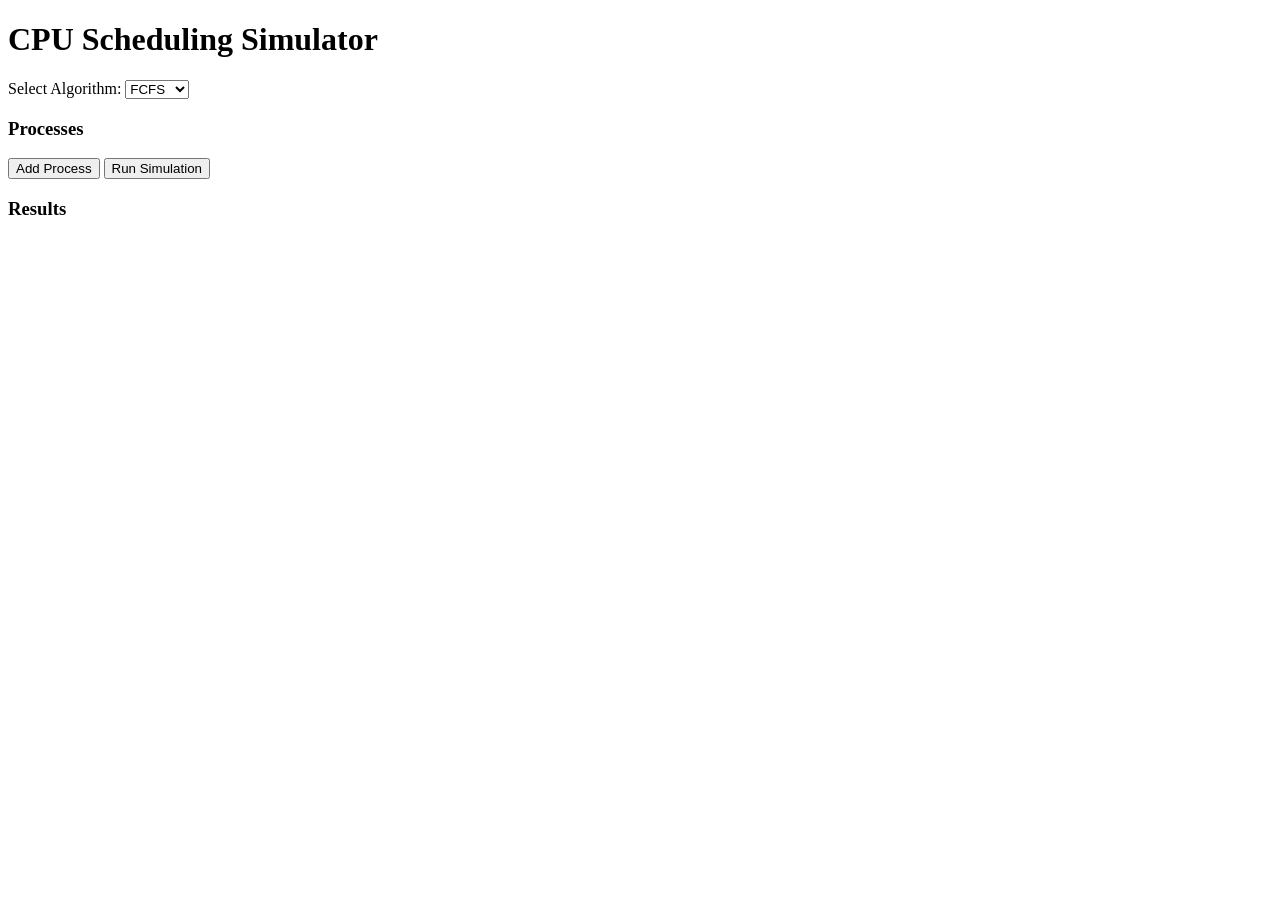
==== src/main/resources/static/index.html @ 99370fdf "Implemented FCFS and a frontend" ====
<!Doctype html>
<html lang="en">
<head>
    <meta charset="utf-8">
    <title>CPU Scheduling Simulator</title>
    <script defer src="main.js"></script>
</head>
<body>
<h1>CPU Scheduling Simulator</h1>
<label for="algorithm">Select Algorithm:</label>
<select id="algorithm">
    <option value="FCFS">FCFS</option>
    <option value="SJF">SJF</option>
    <option value="SRTF">SRTF</option>
    <option value="RR">RR</option>
    <option value="Priority">Priority</option>
</select>
<h3>Processes</h3>
<div id="processContainer"></div>
<button id="add-process">Add Process</button>
<button id="run-algorithm">Run Simulation</button>
<h3>Results</h3>
<pre id="results"></pre>
</body>
</html>
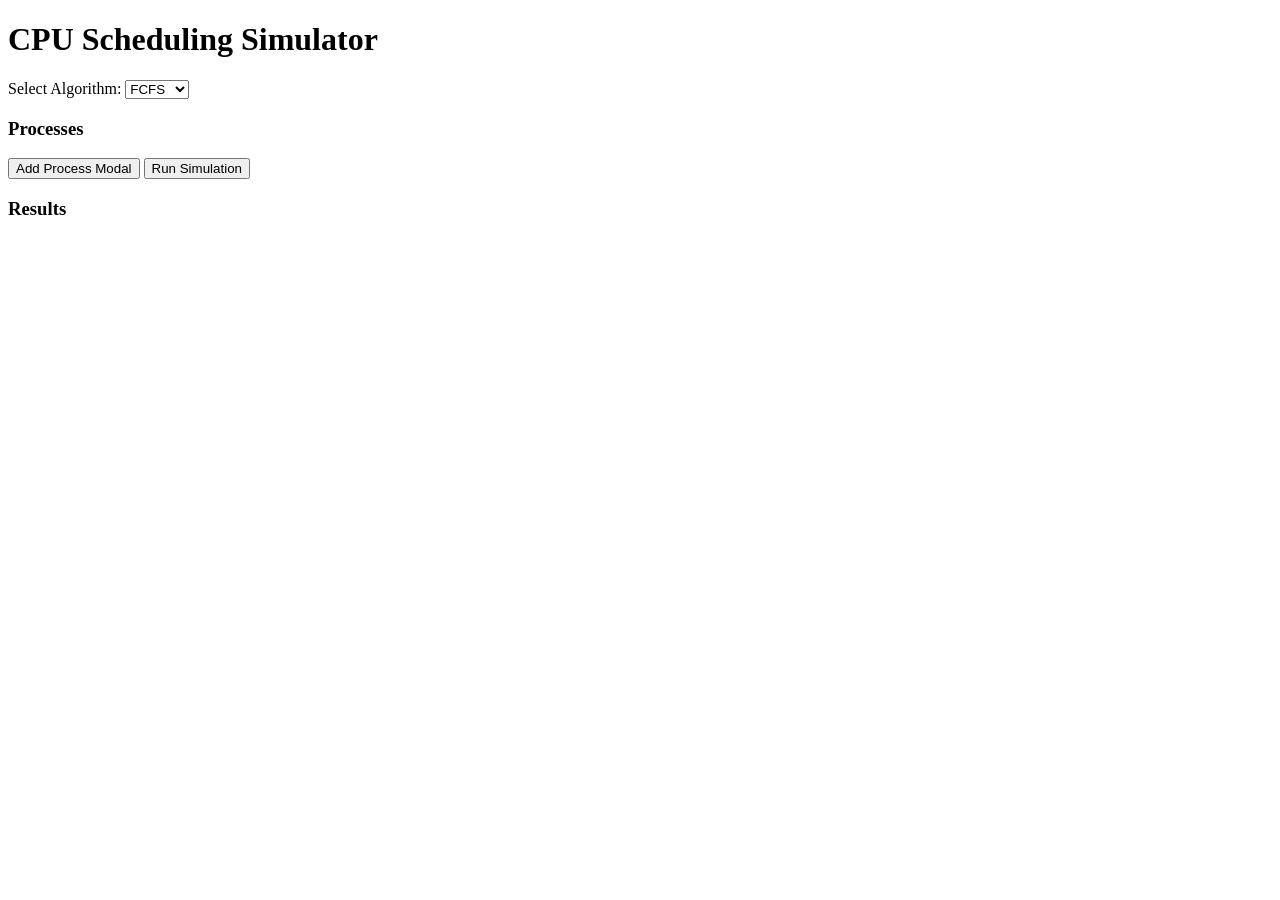
==== commit 7a408e36: "Implemented FCFS and a frontend" ====
--- a/src/main/resources/static/index.html
+++ b/src/main/resources/static/index.html
@@ -17,7 +17,23 @@
 </select>
 <h3>Processes</h3>
 <div id="processContainer"></div>
-<button id="add-process">Add Process</button>
+<!---<button id="add-process">Add Process</button>-->
+<button class="button add-process">Add Process Modal</button>
+
+<dialog id="process-modal">
+    <h2 id="modal-title"></h2>
+    <label>Arrival Time:</label>
+    <input type="number" id="modal-arrival" value="0">
+
+    <label>Burst Time:</label>
+    <input type="number" id="modal-burst" value="0">
+
+    <div style="margin-top: 15px;">
+        <button id="modal-submit">Submit</button>
+        <button id="modal-cancel">Cancel</button>
+    </div>
+</dialog>
+
 <button id="run-algorithm">Run Simulation</button>
 <h3>Results</h3>
 <pre id="results"></pre>
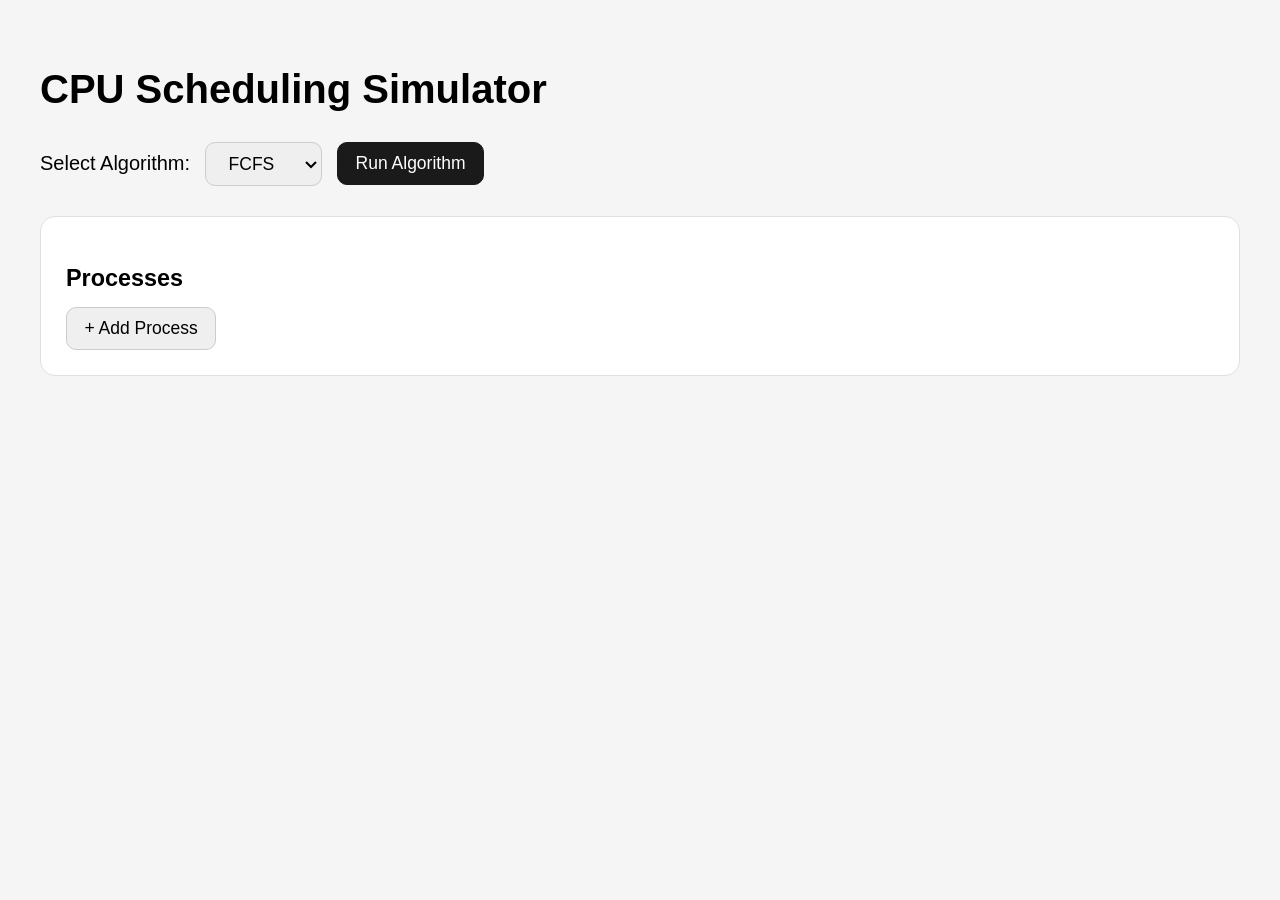
==== commit b6febe44: "FCFS Documentation is complete. SJF implementation & documentation is complete. SRTF implementation " ====
--- a/src/main/resources/static/index.html
+++ b/src/main/resources/static/index.html
@@ -4,38 +4,78 @@
     <meta charset="utf-8">
     <title>CPU Scheduling Simulator</title>
     <script defer src="main.js"></script>
+    <link rel="stylesheet" href="styles.css">
 </head>
 <body>
-<h1>CPU Scheduling Simulator</h1>
-<label for="algorithm">Select Algorithm:</label>
-<select id="algorithm">
-    <option value="FCFS">FCFS</option>
-    <option value="SJF">SJF</option>
-    <option value="SRTF">SRTF</option>
-    <option value="RR">RR</option>
-    <option value="Priority">Priority</option>
-</select>
-<h3>Processes</h3>
-<div id="processContainer"></div>
-<!---<button id="add-process">Add Process</button>-->
-<button class="button add-process">Add Process Modal</button>
 
-<dialog id="process-modal">
-    <h2 id="modal-title"></h2>
-    <label>Arrival Time:</label>
-    <input type="number" id="modal-arrival" value="0">
+<H1>CPU Scheduling Simulator</H1>
 
-    <label>Burst Time:</label>
-    <input type="number" id="modal-burst" value="0">
+<div id="algorithmSelector">
+    <label for="algorithm">Select Algorithm:</label>
+    <select id="algorithm">
+        <option value="FCFS">FCFS</option>
+        <option value="SJF">SJF</option>
+        <option value="SRTF">SRTF</option>
+        <option value="RR">RR</option>
+        <option value="Priority">Priority</option>
+    </select>
 
-    <div style="margin-top: 15px;">
-        <button id="modal-submit">Submit</button>
-        <button id="modal-cancel">Cancel</button>
+    <!-- Only shown when RR is selected -->
+    <div id="quantum-group">
+        <label for="quantum">Quantum:</label>
+        <input type="number" id="quantum" min="1" max="100" value="2">
     </div>
-</dialog>
 
-<button id="run-algorithm">Run Simulation</button>
-<h3>Results</h3>
-<pre id="results"></pre>
+    <button id="run-algorithm" onclick="runAlgorithm()">Run Algorithm</button>
+</div>
+
+<!-- Process List -->
+<div id="process-container">
+    <h3>Processes</h3>
+    <div id="process-list"></div>
+    <button onclick="openModal()">+ Add Process</button>
+</div>
+
+<!-- This is my modal to add processes -->
+<div id="modal" onclick="handleOverlayClick(event)">
+    <div id="modal-box">
+        <h2>Add new Process</h2>
+        <input type="number" id="arrival-time" placeholder="Arrival Time">
+        <input type="number" id="burst-time" placeholder="Burst Time">
+        <input type="number" id="priority" placeholder="Priority (optional)" min="0">
+        <p class="error" id="modal-error"></p>
+        <div class="modal-buttons">
+            <button class="btn-add" onclick="addProcess()">Add</button>
+            <button class="btn-cancel" onclick="closeModal()">Cancel</button>
+        </div>
+    </div>
+</div>
+
+<!-- Results -->
+<div id="results">
+    <h2>Results</h2>
+
+    <h3>Gantt Chart</h3>
+    <div id="gantt-chart"></div>
+
+    <h3>Process Table</h3>
+    <table>
+        <thead>
+        <tr>
+            <th>Process</th>
+            <th>Arrival Time</th>
+            <th>Burst Time</th>
+            <th>Priority</th>
+            <th>Waiting Time</th>
+            <th>Turnaround Time</th>
+        </tr>
+        </thead>
+        <tbody id="process-table-body"></tbody>
+    </table>
+    <div id="averages"></div>
+</div>
+
+
+
 </body>
 </html>
--- a/src/main/resources/static/styles.css
+++ b/src/main/resources/static/styles.css
@@ -0,0 +1,241 @@
+body {
+    font-family: sans-serif;
+    padding: 24px;
+    background: #f5f5f5;
+    zoom: 125%;
+}
+
+h1 { margin-bottom: 24px; }
+
+#algorithmSelector {
+    display: flex;
+    align-items: center;
+    gap: 12px;
+    margin-bottom: 24px;
+}
+
+select, button {
+    padding: 8px 14px;
+    font-size: 14px;
+    border-radius: 8px;
+    border: 1.5px solid #ccc;
+    cursor: pointer;
+}
+
+#run-algorithm {
+    background: #1a1a1a;
+    color: white;
+    border-color: #1a1a1a;
+}
+
+#quantum-group {
+    display: none;
+    align-items: center;
+    gap: 8px;
+}
+
+#quantum-group.visible { display: flex; }
+
+#process-container {
+    background: white;
+    border-radius: 12px;
+    padding: 20px;
+    margin-bottom: 24px;
+    border: 1.5px solid #e0e0e0;
+}
+
+#process-container h3 { margin-bottom: 12px; }
+
+.process-card {
+    display: flex;
+    gap: 12px;
+    align-items: center;
+    background: #f9f9f9;
+    border: 1.5px solid #e0e0e0;
+    border-radius: 8px;
+    padding: 10px 14px;
+    margin-bottom: 8px;
+    font-size: 14px;
+}
+
+.process-card span {
+    color: #555;
+}
+
+.process-card strong {
+    min-width: 30px;
+}
+
+#modal {
+    display: none;
+    position: fixed;
+    top: 0; left: 0;
+    width: 100%; height: 100%;
+    background: rgba(0,0,0,0.45);
+    align-items: center;
+    justify-content: center;
+    z-index: 100;
+}
+
+#modal.active { display: flex; }
+
+#modal-box {
+    background: white;
+    border-radius: 16px;
+    padding: 28px;
+    width: 340px;
+    display: flex;
+    flex-direction: column;
+    gap: 12px;
+}
+
+#modal-box h2 { font-size: 18px; margin-bottom: 4px; }
+
+#modal-box input {
+    width: 100%;
+    padding: 9px 12px;
+    border: 1.5px solid #ddd;
+    border-radius: 8px;
+    font-size: 14px;
+    outline: none;
+}
+
+#modal-box input:focus { border-color: #1a1a1a; }
+
+.modal-buttons {
+    display: flex;
+    gap: 10px;
+    margin-top: 4px;
+}
+
+.btn-add {
+    flex: 1;
+    background: #1a1a1a;
+    color: white;
+    border: none;
+    border-radius: 8px;
+    padding: 10px;
+    font-size: 14px;
+    cursor: pointer;
+}
+
+.btn-cancel {
+    flex: 1;
+    background: white;
+    color: #1a1a1a;
+    border: 1.5px solid #ccc;
+    border-radius: 8px;
+    padding: 10px;
+    font-size: 14px;
+    cursor: pointer;
+}
+
+#results { display: none; }
+#results h2 { margin-bottom: 16px; }
+
+#gantt-chart {
+    display: flex;
+    overflow-x: auto;
+    margin-bottom: 24px;
+    padding-bottom: 8px;
+}
+
+.gantt-block {
+    display: flex;
+    flex-direction: column;
+    align-items: center;
+    min-width: 60px;
+}
+
+.gantt-bar {
+    width: 100%;
+    height: 72px;
+    background: #4a90d9;
+    color: white;
+    font-size: 15px;
+    font-weight: 600;
+    display: flex;
+    align-items: center;
+    justify-content: center;
+    border-right: 2px solid white;
+    border: 1px solid #2a6aaa;
+    box-sizing: border-box;
+}
+
+.gantt-time {
+    font-size: 11px;
+    color: #666;
+    margin-top: 4px;
+    align-self: flex-start;
+}
+
+table {
+    width: 100%;
+    border-collapse: collapse;
+    font-size: 14px;
+    background: white;
+    border-radius: 12px;
+    overflow: hidden;
+    border: 1.5px solid #e0e0e0;
+    margin-bottom: 16px;
+}
+
+th {
+    background: #1a1a1a;
+    color: white;
+    padding: 10px 14px;
+    text-align: left;
+}
+
+td {
+    padding: 10px 14px;
+    border-bottom: 1px solid #eee;
+}
+
+tr:last-child td { border-bottom: none; }
+
+#averages {
+    display: flex;
+    gap: 16px;
+}
+
+.avg-card {
+    background: white;
+    border: 1.5px solid #e0e0e0;
+    border-radius: 10px;
+    padding: 14px 20px;
+    font-size: 14px;
+}
+
+.avg-card strong {
+    display: block;
+    font-size: 22px;
+    margin-top: 4px;
+}
+
+.error {
+    color: red;
+    font-size: 13px;
+}
+.btn-delete {
+    margin-left: auto;
+    background: white;
+    color: #cc0000;
+    border: 1.5px solid #cc0000;
+    border-radius: 8px;
+    padding: 4px 12px;
+    font-size: 13px;
+    cursor: pointer;
+}
+
+.btn-delete:hover {
+    background: #cc0000;
+    color: white;
+}
+.gantt-idle {
+    background: #c0c0c0;
+    color: #555;
+    font-style: italic;
+    font-weight: 400;
+    border-right: 2px dashed #aaa;
+}
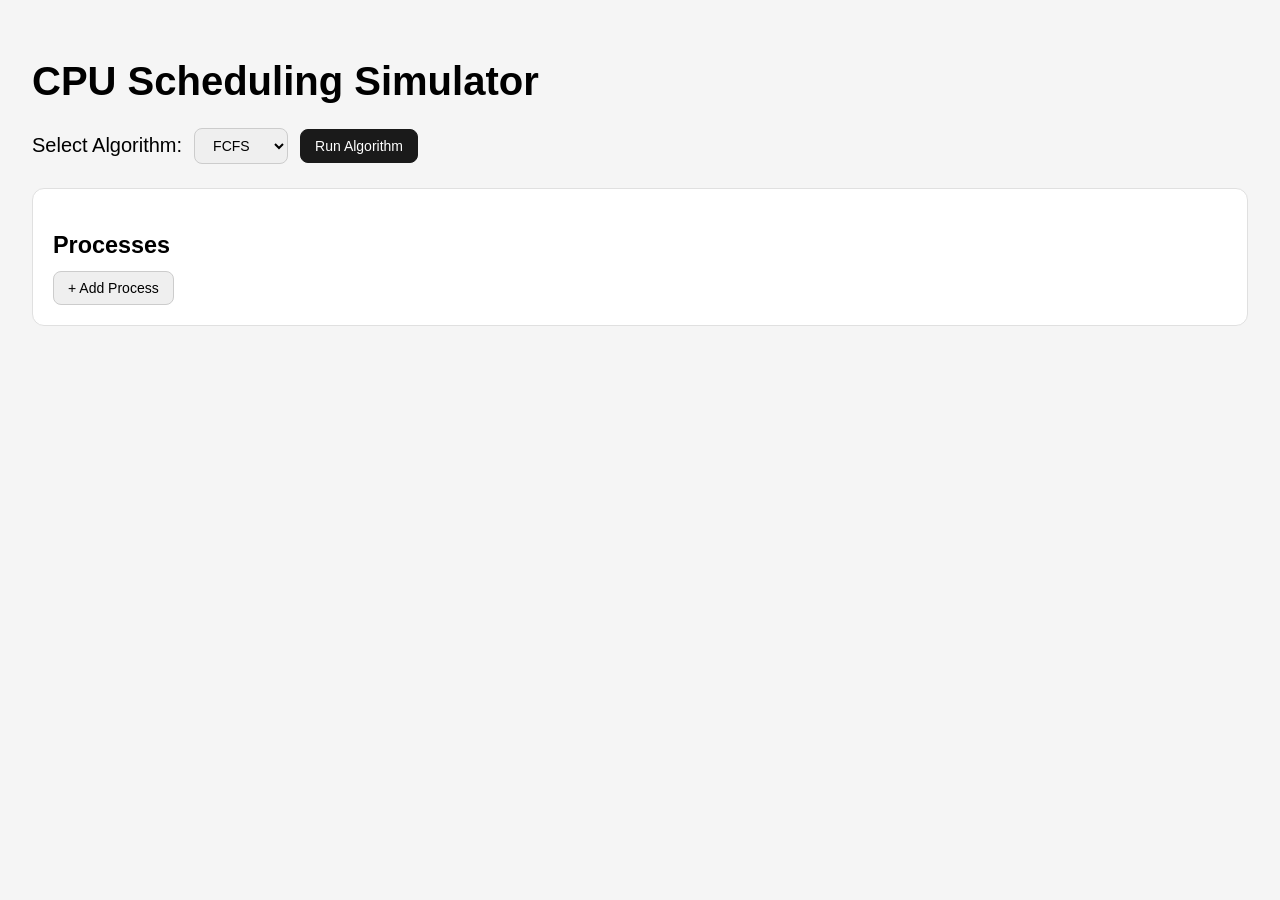
==== commit 4940977c: "created the RR algorithm and its tests. Redesined the frontend to add process color coding, color co" ====
--- a/src/main/resources/static/index.html
+++ b/src/main/resources/static/index.html
@@ -12,8 +12,8 @@
 
 <div id="algorithmSelector">
     <label for="algorithm">Select Algorithm:</label>
-    <select id="algorithm">
-        <option value="FCFS">FCFS</option>
+    <select id="algorithm" onchange="handleAlgorithmChange()">
+    <option value="FCFS">FCFS</option>
         <option value="SJF">SJF</option>
         <option value="SRTF">SRTF</option>
         <option value="RR">RR</option>
@@ -33,16 +33,25 @@
 <div id="process-container">
     <h3>Processes</h3>
     <div id="process-list"></div>
-    <button onclick="openModal()">+ Add Process</button>
+    <button class="btn-add-process" onclick="openModal()">+ Add Process</button>
 </div>
 
 <!-- This is my modal to add processes -->
 <div id="modal" onclick="handleOverlayClick(event)">
     <div id="modal-box">
         <h2>Add new Process</h2>
-        <input type="number" id="arrival-time" placeholder="Arrival Time">
-        <input type="number" id="burst-time" placeholder="Burst Time">
-        <input type="number" id="priority" placeholder="Priority (optional)" min="0">
+        <div class="modal-field">
+            <label for="arrival-time">Arrival Time</label>
+            <input type="number" id="arrival-time" placeholder="e.g. 0" min="0">
+        </div>
+        <div class="modal-field">
+            <label for="burst-time">Burst Time</label>
+            <input type="number" id="burst-time" placeholder="e.g. 5" min="1">
+        </div>
+        <div class="modal-field">
+            <label for="priority">Priority <span style="font-weight:400">(optional)</span></label>
+            <input type="number" id="priority" placeholder="e.g. 1" min="0">
+        </div>
         <p class="error" id="modal-error"></p>
         <div class="modal-buttons">
             <button class="btn-add" onclick="addProcess()">Add</button>
--- a/src/main/resources/static/styles.css
+++ b/src/main/resources/static/styles.css
@@ -2,7 +2,9 @@
     font-family: sans-serif;
     padding: 24px;
     background: #f5f5f5;
-    zoom: 125%;
+}
+html {
+    font-size: 125%;
 }
 
 h1 { margin-bottom: 24px; }
@@ -150,16 +152,15 @@
 .gantt-bar {
     width: 100%;
     height: 72px;
-    background: #4a90d9;
-    color: white;
     font-size: 15px;
     font-weight: 600;
     display: flex;
     align-items: center;
     justify-content: center;
-    border-right: 2px solid white;
-    border: 1px solid #2a6aaa;
+    border: 1px solid rgba(0,0,0,0.15);
     box-sizing: border-box;
+    position: relative;
+    cursor: pointer;
 }
 
 .gantt-time {
@@ -238,4 +239,149 @@
     font-style: italic;
     font-weight: 400;
     border-right: 2px dashed #aaa;
+}
+
+.pc-1 .p-badge { background: #e05c5c; }
+.pc-2 .p-badge { background: #d97c2e; }
+.pc-3 .p-badge { background: #c9a82c; }
+.pc-4 .p-badge { background: #4caa5e; }
+.pc-5 .p-badge { background: #3a8fd4; }
+.pc-6 .p-badge { background: #7c62d4; }
+.pc-7 .p-badge { background: #c45c9e; }
+.pc-8 .p-badge { background: #2aabaa; }
+
+.p-badge {
+    width: 30px;
+    height: 30px;
+    border-radius: 6px;
+    display: flex;
+    align-items: center;
+    justify-content: center;
+    font-size: 11px;
+    font-weight: 700;
+    flex-shrink: 0;
+    color: white;
+}
+
+.p-info {
+    display: flex;
+    gap: 20px;
+    flex: 1;
+    flex-wrap: wrap;
+}
+
+.p-field {
+    display: flex;
+    flex-direction: column;
+    gap: 1px;
+}
+
+.p-label {
+    font-size: 10px;
+    font-weight: 600;
+    text-transform: uppercase;
+    letter-spacing: 0.5px;
+    color: #888;
+}
+
+.p-value {
+    font-size: 14px;
+    font-weight: 700;
+    color: #1a1a1a;
+}
+
+.gc-1 { background: #e05c5c; color: white; }
+.gc-2 { background: #d97c2e; color: white; }
+.gc-3 { background: #c9a82c; color: white; }
+.gc-4 { background: #4caa5e; color: white; }
+.gc-5 { background: #3a8fd4; color: white; }
+.gc-6 { background: #7c62d4; color: white; }
+.gc-7 { background: #c45c9e; color: white; }
+.gc-8 { background: #2aabaa; color: white; }
+
+.td-pid {
+    display: flex;
+    align-items: center;
+    gap: 8px;
+}
+
+.td-dot {
+    width: 10px;
+    height: 10px;
+    border-radius: 50%;
+    flex-shrink: 0;
+}
+
+.gantt-tooltip {
+    display: none;
+    position: fixed;
+    background: #1a1a1a;
+    color: white;
+    border-radius: 8px;
+    padding: 10px 14px;
+    font-size: 12px;
+    white-space: nowrap;
+    z-index: 9999;
+    line-height: 1.8;
+    box-shadow: 0 4px 16px rgba(0,0,0,0.25);
+}
+
+.gantt-tooltip::after {
+    content: '';
+    position: absolute;
+    top: 100%;
+    left: 50%;
+    transform: translateX(-50%);
+    border: 6px solid transparent;
+    border-top-color: #1a1a1a;
+}
+
+.tt-pid {
+    font-weight: 700;
+    font-size: 13px;
+    display: block;
+    margin-bottom: 4px;
+}
+
+.tt-row {
+    display: flex;
+    justify-content: space-between;
+    gap: 18px;
+    color: rgba(255,255,255,0.65);
+    font-size: 11px;
+}
+
+.tt-row span:last-child {
+    color: white;
+    font-weight: 600;
+}
+
+.stat-green .avg-value { color: #2e7d43; }
+.stat-green .avg-hint  { background: #eef8f1; color: #2e7d43; }
+
+.stat-amber .avg-value { color: #8a7010; }
+.stat-amber .avg-hint  { background: #fdf8e7; color: #8a7010; }
+
+.stat-red   .avg-value { color: #b83232; }
+.stat-red   .avg-hint  { background: #fdf1f1; color: #b83232; }
+
+.avg-label {
+    font-size: 14px;
+    color: #555;
+    margin-bottom: 4px;
+}
+
+.avg-value {
+    display: block;
+    font-size: 28px;
+    font-weight: 700;
+    margin-bottom: 6px;
+}
+
+.avg-hint {
+    font-size: 12px;
+    font-weight: 500;
+    border-radius: 5px;
+    display: inline-block;
+    padding: 2px 8px;
 }
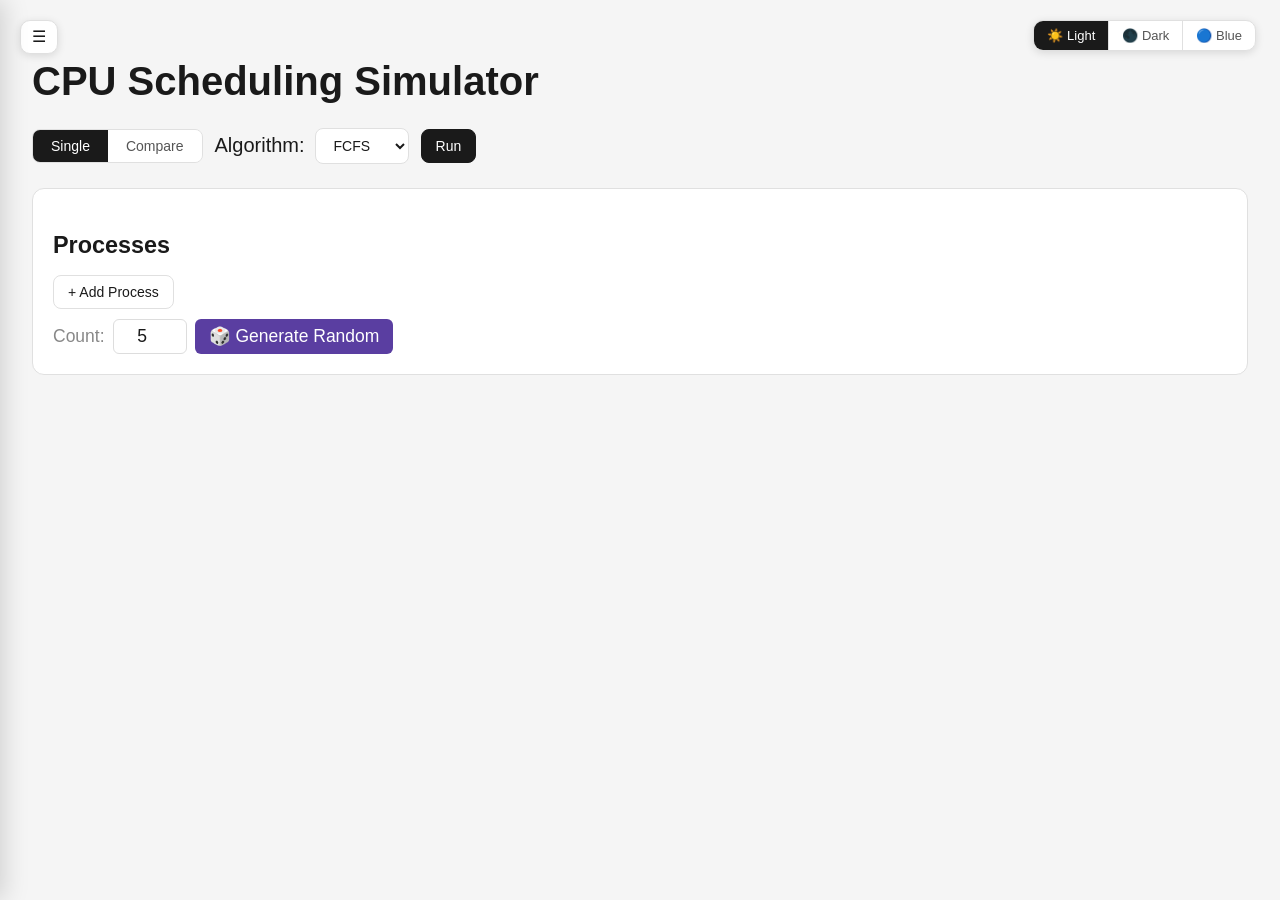
==== commit 7c3d0291: "Final Version" ====
--- a/src/main/resources/static/index.html
+++ b/src/main/resources/static/index.html
@@ -3,64 +3,122 @@
 <head>
     <meta charset="utf-8">
     <title>CPU Scheduling Simulator</title>
-    <script defer src="main.js"></script>
-    <link rel="stylesheet" href="styles.css">
+
+    <!-- CSS modules -->
+    <link rel="stylesheet" href="css/base.css">
+    <link rel="stylesheet" href="css/layout.css">
+    <link rel="stylesheet" href="css/modal.css">
+    <link rel="stylesheet" href="css/process.css">
+    <link rel="stylesheet" href="css/gantt.css">
+    <link rel="stylesheet" href="css/table.css">
+    <link rel="stylesheet" href="css/averages.css">
+    <link rel="stylesheet" href="css/compare.css">
+    <link rel="stylesheet" href="css/theme.css">
+    <link rel="stylesheet" href="css/recents.css">
+
+    <script type="module" src="js/main.js"></script>
 </head>
 <body>
 
-<H1>CPU Scheduling Simulator</H1>
+<button id="btn-hamburger" title="Recent Runs">☰</button>
+
+<div id="recents-overlay"></div>
+
+<div id="recents-sidebar">
+    <div class="recents-header">
+        <h2>⏱ Recent Runs</h2>
+        <button id="btn-close-recents" title="Close">✕</button>
+    </div>
+    <div id="recents-list"></div>
+    <div class="recents-footer">
+        <button id="btn-clear-recents">Clear All</button>
+    </div>
+</div>
+
+<div id="theme-switcher">
+    <button class="theme-btn theme-btn-active" data-theme="light">☀️ Light</button>
+    <button class="theme-btn" data-theme="dark">🌑 Dark</button>
+    <button class="theme-btn" data-theme="blue">🔵 Blue</button>
+</div>
+
+<h1>CPU Scheduling Simulator</h1>
 
 <div id="algorithmSelector">
-    <label for="algorithm">Select Algorithm:</label>
-    <select id="algorithm" onchange="handleAlgorithmChange()">
-    <option value="FCFS">FCFS</option>
-        <option value="SJF">SJF</option>
-        <option value="SRTF">SRTF</option>
-        <option value="RR">RR</option>
-        <option value="Priority">Priority</option>
-    </select>
 
-    <!-- Only shown when RR is selected -->
+    <!-- Mode toggle -->
+    <div id="mode-toggle">
+        <button id="btn-single"  class="mode-btn mode-btn-active">Single</button>
+        <button id="btn-compare" class="mode-btn">Compare</button>
+    </div>
+
+    <!-- Single mode: one dropdown -->
+    <div id="single-controls">
+        <label for="algorithm">Algorithm:</label>
+        <select id="algorithm">
+            <option value="FCFS">FCFS</option>
+            <option value="SJF">SJF</option>
+            <option value="SRTF">SRTF</option>
+            <option value="RR">RR</option>
+            <option value="Priority">Priority</option>
+        </select>
+    </div>
+
+    <!-- Compare mode: checkboxes -->
+    <div id="compare-controls">
+        <span class="compare-label">Algorithms:</span>
+        <label class="algo-checkbox"><input type="checkbox" value="FCFS"     checked> FCFS</label>
+        <label class="algo-checkbox"><input type="checkbox" value="SJF"      checked> SJF</label>
+        <label class="algo-checkbox"><input type="checkbox" value="SRTF">             SRTF</label>
+        <label class="algo-checkbox"><input type="checkbox" value="RR">               RR</label>
+        <label class="algo-checkbox"><input type="checkbox" value="Priority">          Priority</label>
+    </div>
+
+    <!-- Quantum (shown for RR in either mode) -->
     <div id="quantum-group">
         <label for="quantum">Quantum:</label>
-        <input type="number" id="quantum" min="1" max="100" value="2">
+        <input type="number" id="quantum" min="1" max="99" value="2">
     </div>
 
-    <button id="run-algorithm" onclick="runAlgorithm()">Run Algorithm</button>
+    <button id="run-algorithm">Run</button>
 </div>
 
 <!-- Process List -->
 <div id="process-container">
     <h3>Processes</h3>
     <div id="process-list"></div>
-    <button class="btn-add-process" onclick="openModal()">+ Add Process</button>
+    <button id="btn-open-modal" class="btn-add-process">+ Add Process</button>
+    <div class="random-controls">
+        <label for="random-count">Count:</label>
+        <input type="number" id="random-count" min="1" max="20" value="5">
+        <button id="btn-generate-random" class="btn-random">🎲 Generate Random</button>
+    </div>
 </div>
 
-<!-- This is my modal to add processes -->
-<div id="modal" onclick="handleOverlayClick(event)">
+<!-- Add Process Modal -->
+<div id="modal">
     <div id="modal-box">
         <h2>Add new Process</h2>
         <div class="modal-field">
             <label for="arrival-time">Arrival Time</label>
-            <input type="number" id="arrival-time" placeholder="e.g. 0" min="0">
+            <input type="number" id="arrival-time" placeholder="e.g. 0" min="0" max="99">
         </div>
         <div class="modal-field">
             <label for="burst-time">Burst Time</label>
-            <input type="number" id="burst-time" placeholder="e.g. 5" min="1">
+            <input type="number" id="burst-time" placeholder="e.g. 5" min="1" max="99">
         </div>
         <div class="modal-field">
             <label for="priority">Priority <span style="font-weight:400">(optional)</span></label>
-            <input type="number" id="priority" placeholder="e.g. 1" min="0">
+            <input type="number" id="priority" placeholder="e.g. 1" min="0" max="99">
         </div>
         <p class="error" id="modal-error"></p>
         <div class="modal-buttons">
-            <button class="btn-add" onclick="addProcess()">Add</button>
-            <button class="btn-cancel" onclick="closeModal()">Cancel</button>
+            <button id="btn-add-process" class="btn-add">Add</button>
+            <button id="btn-cancel" class="btn-cancel">Cancel</button>
         </div>
     </div>
 </div>
 
-<!-- Results -->
+<!-- Single-mode Results -->
 <div id="results">
     <h2>Results</h2>
 
@@ -70,21 +128,40 @@
     <h3>Process Table</h3>
     <table>
         <thead>
-        <tr>
-            <th>Process</th>
-            <th>Arrival Time</th>
-            <th>Burst Time</th>
-            <th>Priority</th>
-            <th>Waiting Time</th>
-            <th>Turnaround Time</th>
-        </tr>
+            <tr>
+                <th>Process</th>
+                <th>Arrival Time</th>
+                <th>Burst Time</th>
+                <th>Priority</th>
+                <th>Waiting Time</th>
+                <th>Turnaround Time</th>
+            </tr>
         </thead>
         <tbody id="process-table-body"></tbody>
     </table>
+
     <div id="averages"></div>
 </div>
 
+<!-- Compare-mode Results -->
+<div id="comparison-results">
+    <h2>Comparison Results</h2>
 
+    <h3>Summary</h3>
+    <table id="comparison-summary-table">
+        <thead>
+            <tr>
+                <th>Algorithm</th>
+                <th>Avg Waiting Time</th>
+                <th>Avg Turnaround Time</th>
+                <th>Throughput</th>
+            </tr>
+        </thead>
+        <tbody id="comparison-summary-body"></tbody>
+    </table>
+
+    <div id="comparison-charts"></div>
+</div>
 
 </body>
-</html>+</html>
--- a/src/main/resources/static/css/base.css
+++ b/src/main/resources/static/css/base.css
@@ -0,0 +1,24 @@
+html { font-size: 125%; }
+
+body {
+    font-family: sans-serif;
+    padding: 24px;
+    background: var(--bg-page);
+    color: var(--text-primary);
+    transition: background 0.25s, color 0.25s;
+}
+
+h1 { margin-bottom: 24px; }
+
+select, button, input {
+    font-size: 14px;
+    border-radius: 8px;
+    border: 1.5px solid var(--border-color);
+    cursor: pointer;
+    background: var(--surface);
+    color: var(--text-primary);
+}
+
+select, button { padding: 8px 14px; }
+
+.error { color: #e05c5c; font-size: 13px; }
--- a/src/main/resources/static/css/layout.css
+++ b/src/main/resources/static/css/layout.css
@@ -0,0 +1,35 @@
+#algorithmSelector {
+    display: flex;
+    align-items: center;
+    gap: 12px;
+    margin-bottom: 24px;
+    flex-wrap: wrap;
+}
+
+#run-algorithm {
+    background: var(--accent-bg);
+    color: var(--accent-text);
+    border-color: var(--accent-bg);
+}
+
+#quantum-group { display: none; align-items: center; gap: 8px; }
+#quantum-group.visible { display: flex; }
+
+#process-container {
+    background: var(--surface);
+    border-radius: 12px;
+    padding: 20px;
+    margin-bottom: 24px;
+    border: 1.5px solid var(--border-color);
+}
+
+#process-container h3 { margin-bottom: 12px; }
+
+#results { display: none; }
+#results h2 { margin-bottom: 16px; }
+
+#comparison-results { display: none; }
+#comparison-results h2 { margin-bottom: 16px; }
+#comparison-results h3 { margin-bottom: 12px; }
+
+#averages { display: flex; gap: 16px; }
--- a/src/main/resources/static/css/modal.css
+++ b/src/main/resources/static/css/modal.css
@@ -0,0 +1,68 @@
+#modal {
+    display: none;
+    position: fixed;
+    top: 0; left: 0;
+    width: 100%; height: 100%;
+    background: rgba(0,0,0,0.55);
+    align-items: center;
+    justify-content: center;
+    z-index: 100;
+}
+
+#modal.active { display: flex; }
+
+#modal-box {
+    background: var(--surface);
+    border: 1.5px solid var(--border-color);
+    border-radius: 16px;
+    padding: 28px;
+    width: 340px;
+    display: flex;
+    flex-direction: column;
+    gap: 12px;
+}
+
+#modal-box h2 { font-size: 18px; margin-bottom: 4px; }
+
+.modal-field { display: flex; flex-direction: column; gap: 4px; }
+
+.modal-field label { color: var(--text-secondary); font-size: 14px; }
+
+#modal-box input {
+    width: 100%;
+    padding: 9px 12px;
+    border: 1.5px solid var(--input-border);
+    border-radius: 8px;
+    font-size: 14px;
+    outline: none;
+    box-sizing: border-box;
+    background: var(--input-bg);
+    color: var(--text-primary);
+    cursor: text;
+}
+
+#modal-box input:focus { border-color: var(--accent-bg); }
+
+.modal-buttons { display: flex; gap: 10px; margin-top: 4px; }
+
+.btn-add {
+    flex: 1;
+    background: var(--accent-bg);
+    color: var(--accent-text);
+    border: none;
+    border-radius: 8px;
+    padding: 10px;
+    font-size: 14px;
+    cursor: pointer;
+}
+
+.btn-cancel {
+    flex: 1;
+    background: transparent;
+    color: var(--text-primary);
+    border: 1.5px solid var(--border-color);
+    border-radius: 8px;
+    padding: 10px;
+    font-size: 14px;
+    cursor: pointer;
+}
--- a/src/main/resources/static/css/process.css
+++ b/src/main/resources/static/css/process.css
@@ -0,0 +1,86 @@
+.process-card {
+    display: flex;
+    gap: 12px;
+    align-items: center;
+    background: var(--surface-alt);
+    border: 1.5px solid var(--border-color);
+    border-radius: 8px;
+    padding: 10px 14px;
+    margin-bottom: 8px;
+    font-size: 14px;
+}
+
+.p-badge {
+    width: 30px; height: 30px;
+    border-radius: 6px;
+    display: flex; align-items: center; justify-content: center;
+    font-size: 11px; font-weight: 700;
+    flex-shrink: 0; color: white;
+}
+
+.pc-1 .p-badge { background: #e05c5c; }
+.pc-2 .p-badge { background: #d97c2e; }
+.pc-3 .p-badge { background: #c9a82c; }
+.pc-4 .p-badge { background: #4caa5e; }
+.pc-5 .p-badge { background: #3a8fd4; }
+.pc-6 .p-badge { background: #7c62d4; }
+.pc-7 .p-badge { background: #c45c9e; }
+.pc-8 .p-badge { background: #2aabaa; }
+
+.p-info { display: flex; gap: 20px; flex: 1; flex-wrap: wrap; }
+.p-field { display: flex; flex-direction: column; gap: 1px; }
+
+.p-label {
+    font-size: 10px; font-weight: 600;
+    text-transform: uppercase; letter-spacing: 0.5px;
+    color: var(--text-muted);
+}
+
+.p-value { font-size: 14px; font-weight: 700; color: var(--text-primary); }
+
+.btn-add-process { margin-top: 4px; }
+
+.btn-delete {
+    margin-left: auto;
+    background: transparent;
+    color: #cc0000;
+    border: 1.5px solid #cc0000;
+    border-radius: 8px;
+    padding: 4px 12px;
+    font-size: 13px;
+    cursor: pointer;
+}
+.btn-delete:hover { background: #cc0000; color: white; }
+
+.random-controls {
+    display: flex;
+    align-items: center;
+    gap: 8px;
+    margin-top: 10px;
+}
+
+.random-controls label { font-size: 0.875rem; color: var(--text-muted); }
+
+.random-controls input {
+    width: 56px;
+    padding: 6px 8px;
+    border-radius: 6px;
+    border: 1.5px solid var(--input-border);
+    background: var(--input-bg);
+    color: var(--text-primary);
+    text-align: center;
+    font-size: 0.875rem;
+    cursor: text;
+}
+
+.btn-random {
+    padding: 7px 14px;
+    background: #5a3ea1;
+    color: #fff;
+    border: none;
+    border-radius: 6px;
+    cursor: pointer;
+    font-size: 0.875rem;
+    transition: background 0.2s;
+}
+.btn-random:hover { background: #7055c2; }
--- a/src/main/resources/static/css/gantt.css
+++ b/src/main/resources/static/css/gantt.css
@@ -0,0 +1,131 @@
+/* shared wrapper used by both single and compare modes */
+#gantt-chart,
+.gantt-chart {
+    display: flex;
+    overflow-x: auto;
+    margin-bottom: 24px;
+    padding-bottom: 8px;
+}
+
+.gantt-block {
+    display: flex;
+    flex-direction: column;
+    align-items: center;
+    min-width: 60px;
+}
+
+.gantt-bar {
+    width: 100%;
+    height: 72px;
+    font-size: 15px;
+    font-weight: 600;
+    display: flex;
+    align-items: center;
+    justify-content: center;
+    border: 1px solid rgba(0,0,0,0.15);
+    box-sizing: border-box;
+    position: relative;
+    cursor: pointer;
+}
+
+.gantt-time {
+    font-size: 11px;
+    color: var(--text-muted);
+    margin-top: 4px;
+    align-self: flex-start;
+}
+
+.gantt-idle {
+    background: var(--idle-bg);
+    color: var(--idle-color);
+    font-style: italic;
+    font-weight: 400;
+    border-right: 2px dashed var(--border-color);
+}
+
+/* process color bars */
+.gc-1 { background: #e05c5c; color: white; }
+.gc-2 { background: #d97c2e; color: white; }
+.gc-3 { background: #c9a82c; color: white; }
+.gc-4 { background: #4caa5e; color: white; }
+.gc-5 { background: #3a8fd4; color: white; }
+.gc-6 { background: #7c62d4; color: white; }
+.gc-7 { background: #c45c9e; color: white; }
+.gc-8 { background: #2aabaa; color: white; }
+
+/* hover tooltip */
+.gantt-tooltip {
+    display: none;
+    position: fixed;
+    background: #1a1a1a;
+    color: white;
+    border-radius: 8px;
+    padding: 10px 14px;
+    font-size: 12px;
+    white-space: nowrap;
+    z-index: 9999;
+    line-height: 1.8;
+    box-shadow: 0 4px 16px rgba(0,0,0,0.25);
+}
+
+.gantt-tooltip::after {
+    content: '';
+    position: absolute;
+    top: 100%;
+    left: 50%;
+    transform: translateX(-50%);
+    border: 6px solid transparent;
+    border-top-color: #1a1a1a;
+}
+
+.tt-pid {
+    font-weight: 700;
+    font-size: 13px;
+    display: block;
+    margin-bottom: 4px;
+}
+
+.tt-row {
+    display: flex;
+    justify-content: space-between;
+    gap: 18px;
+    color: rgba(255,255,255,0.65);
+    font-size: 11px;
+}
+
+.tt-row span:last-child {
+    color: white;
+    font-weight: 600;
+}
+
+/* ── Gantt scrollbar ──────────────────────────────────────────────── */
+
+/* Chrome / Edge / Safari */
+#gantt-chart::-webkit-scrollbar,
+.gantt-chart::-webkit-scrollbar {
+    height: 8px;
+}
+
+#gantt-chart::-webkit-scrollbar-track,
+.gantt-chart::-webkit-scrollbar-track {
+    background: var(--surface-alt);
+    border-radius: 4px;
+}
+
+#gantt-chart::-webkit-scrollbar-thumb,
+.gantt-chart::-webkit-scrollbar-thumb {
+    background: var(--border-color);
+    border-radius: 4px;
+}
+
+#gantt-chart::-webkit-scrollbar-thumb:hover,
+.gantt-chart::-webkit-scrollbar-thumb:hover {
+    background: var(--text-muted);
+}
+
+/* Firefox */
+#gantt-chart,
+.gantt-chart {
+    scrollbar-width: thin;
+    scrollbar-color: var(--border-color) var(--surface-alt);
+}
--- a/src/main/resources/static/css/table.css
+++ b/src/main/resources/static/css/table.css
@@ -0,0 +1,37 @@
+table {
+    width: 100%;
+    border-collapse: collapse;
+    font-size: 14px;
+    background: var(--surface);
+    border-radius: 12px;
+    overflow: hidden;
+    border: 1.5px solid var(--border-color);
+    margin-bottom: 16px;
+}
+
+th {
+    background: var(--accent-bg);
+    color: var(--accent-text);
+    padding: 10px 14px;
+    text-align: left;
+}
+
+td {
+    padding: 10px 14px;
+    border-bottom: 1px solid var(--border-subtle);
+    color: var(--text-primary);
+}
+
+tr:last-child td { border-bottom: none; }
+
+.td-pid { display: flex; align-items: center; gap: 8px; }
+.td-dot { width: 10px; height: 10px; border-radius: 50%; flex-shrink: 0; }
+
+.tr-1 { background: var(--tr-1); }
+.tr-2 { background: var(--tr-2); }
+.tr-3 { background: var(--tr-3); }
+.tr-4 { background: var(--tr-4); }
+.tr-5 { background: var(--tr-5); }
+.tr-6 { background: var(--tr-6); }
+.tr-7 { background: var(--tr-7); }
+.tr-8 { background: var(--tr-8); }
--- a/src/main/resources/static/css/averages.css
+++ b/src/main/resources/static/css/averages.css
@@ -0,0 +1,25 @@
+.avg-card {
+    background: var(--surface);
+    border: 1.5px solid var(--border-color);
+    border-radius: 10px;
+    padding: 14px 20px;
+    font-size: 14px;
+}
+
+.avg-label { font-size: 14px; color: var(--text-secondary); margin-bottom: 4px; }
+
+.avg-value { display: block; font-size: 28px; font-weight: 700; margin-bottom: 6px; }
+
+.avg-hint {
+    font-size: 12px; font-weight: 500;
+    border-radius: 5px; display: inline-block; padding: 2px 8px;
+}
+
+.stat-green .avg-value { color: #2e7d43; }
+.stat-green .avg-hint  { background: var(--hint-green-bg); color: #2e7d43; }
+
+.stat-amber .avg-value { color: #8a7010; }
+.stat-amber .avg-hint  { background: var(--hint-amber-bg); color: #8a7010; }
+
+.stat-red   .avg-value { color: #b83232; }
+.stat-red   .avg-hint  { background: var(--hint-red-bg); color: #b83232; }
--- a/src/main/resources/static/css/compare.css
+++ b/src/main/resources/static/css/compare.css
@@ -0,0 +1,105 @@
+#mode-toggle {
+    display: flex;
+    border: 1.5px solid var(--border-color);
+    border-radius: 8px;
+    overflow: hidden;
+}
+
+.mode-btn {
+    border: none;
+    border-radius: 0;
+    background: var(--surface);
+    color: var(--text-secondary);
+    padding: 8px 18px;
+    font-size: 14px;
+    cursor: pointer;
+}
+
+.mode-btn-active {
+    background: var(--accent-bg);
+    color: var(--accent-text);
+}
+
+
+#single-controls,
+#compare-controls {
+    display: flex;
+    align-items: center;
+    gap: 10px;
+    flex-wrap: wrap;
+}
+
+.compare-label {
+    font-size: 14px;
+    font-weight: 600;
+    color: var(--text-primary);
+}
+
+.algo-checkbox {
+    display: flex;
+    align-items: center;
+    gap: 5px;
+    font-size: 14px;
+    cursor: pointer;
+    background: var(--surface);
+    border: 1.5px solid var(--border-color);
+    border-radius: 8px;
+    padding: 6px 12px;
+}
+
+.algo-checkbox input { cursor: pointer; }
+
+
+.cell-winner {
+    background: var(--winner-bg);
+    color: #2e7d43;
+    font-weight: 700;
+}
+
+#comparison-charts { margin-top: 24px; }
+
+.compare-section {
+    background: var(--surface);
+    border: 1.5px solid var(--border-color);
+    border-radius: 12px;
+    margin-bottom: 16px;
+    overflow: hidden;
+}
+
+.compare-section-header {
+    display: flex;
+    justify-content: space-between;
+    align-items: center;
+    padding: 14px 20px;
+    font-size: 16px;
+    font-weight: 700;
+    cursor: pointer;
+    background: var(--surface-alt);
+    border-bottom: 1.5px solid var(--border-color);
+    user-select: none;
+}
+
+.compare-section-header:hover {
+    background: var(--surface-hover);
+}
+
+.compare-chevron {
+    font-size: 13px;
+    color: var(--text-muted);
+}
+
+.compare-section-body {
+    padding: 20px;
+}
+
+.compare-section-body.collapsed { display: none; }
+
+.compare-section-body h4 {
+    margin: 0 0 10px 0;
+    font-size: 14px;
+    color: var(--text-secondary);
+    text-transform: uppercase;
+    letter-spacing: 0.5px;
+}
+
+.compare-process-table { margin-bottom: 0; }
--- a/src/main/resources/static/css/theme.css
+++ b/src/main/resources/static/css/theme.css
@@ -0,0 +1,113 @@
+/* Light (default)*/
+:root {
+    --bg-page:        #f5f5f5;
+    --surface:        #ffffff;
+    --surface-alt:    #f9f9f9;
+    --surface-hover:  #f0f0f0;
+    --border-color:   #e0e0e0;
+    --border-subtle:  #eeeeee;
+    --text-primary:   #1a1a1a;
+    --text-secondary: #555555;
+    --text-muted:     #888888;
+    --accent-bg:      #1a1a1a;
+    --accent-text:    #ffffff;
+    --input-border:   #dddddd;
+    --input-bg:       #ffffff;
+    --idle-bg:        #c0c0c0;
+    --idle-color:     #555555;
+    --hint-green-bg:  #eef8f1;
+    --hint-amber-bg:  #fdf8e7;
+    --hint-red-bg:    #fdf1f1;
+    --winner-bg:      #eef8f1;
+    --tr-1: #fff5f5; --tr-2: #fff8f2; --tr-3: #fffdf0; --tr-4: #f3fbf5;
+    --tr-5: #f0f7fd; --tr-6: #f5f2fd; --tr-7: #fdf2f8; --tr-8: #f0fbfb;
+}
+
+/* Classic Dark */
+html[data-theme="dark"] {
+    --bg-page:        #121212;
+    --surface:        #1e1e1e;
+    --surface-alt:    #252525;
+    --surface-hover:  #2e2e2e;
+    --border-color:   #333333;
+    --border-subtle:  #2a2a2a;
+    --text-primary:   #e8e8e8;
+    --text-secondary: #aaaaaa;
+    --text-muted:     #666666;
+    --accent-bg:      #e8e8e8;
+    --accent-text:    #1a1a1a;
+    --input-border:   #444444;
+    --input-bg:       #2a2a2a;
+    --idle-bg:        #3a3a3a;
+    --idle-color:     #aaaaaa;
+    --hint-green-bg:  #1a3325;
+    --hint-amber-bg:  #332a10;
+    --hint-red-bg:    #331a1a;
+    --winner-bg:      #1a3325;
+    --tr-1: #2b1f1f; --tr-2: #2b2218; --tr-3: #2b271a; --tr-4: #1a2b1f;
+    --tr-5: #1a2233; --tr-6: #221a2b; --tr-7: #2b1a24; --tr-8: #1a2b2b;
+}
+
+/* Dark Blue */
+html[data-theme="blue"] {
+    --bg-page:        #0d1117;
+    --surface:        #161b22;
+    --surface-alt:    #1c2230;
+    --surface-hover:  #232d40;
+    --border-color:   #30384a;
+    --border-subtle:  #263040;
+    --text-primary:   #e6edf3;
+    --text-secondary: #8b949e;
+    --text-muted:     #6e7681;
+    --accent-bg:      #58a6ff;
+    --accent-text:    #0d1117;
+    --input-border:   #30384a;
+    --input-bg:       #1c2230;
+    --idle-bg:        #30384a;
+    --idle-color:     #8b949e;
+    --hint-green-bg:  #122618;
+    --hint-amber-bg:  #271e0e;
+    --hint-red-bg:    #271014;
+    --winner-bg:      #122618;
+    --tr-1: #1f1418; --tr-2: #1f1a12; --tr-3: #1f1e12; --tr-4: #121f18;
+    --tr-5: #12181f; --tr-6: #17121f; --tr-7: #1f1218; --tr-8: #121f1f;
+}
+
+/* Theme Switcher Widget */
+#theme-switcher {
+    position: fixed;
+    top: 20px;
+    right: 24px;
+    display: flex;
+    border: 1.5px solid var(--border-color);
+    border-radius: 10px;
+    overflow: hidden;
+    z-index: 200;
+    background: var(--surface);
+    box-shadow: 0 2px 8px rgba(0,0,0,0.12);
+}
+
+.theme-btn {
+    border: none;
+    border-radius: 0;
+    background: transparent;
+    color: var(--text-secondary);
+    padding: 7px 13px;
+    font-size: 13px;
+    cursor: pointer;
+    transition: background 0.2s, color 0.2s;
+}
+
+.theme-btn:not(:last-child) {
+    border-right: 1.5px solid var(--border-color);
+}
+
+.theme-btn-active {
+    background: var(--accent-bg);
+    color: var(--accent-text);
+}
+
+.theme-btn:not(.theme-btn-active):hover {
+    background: var(--surface-hover);
+    color: var(--text-primary);
+}
--- a/src/main/resources/static/css/recents.css
+++ b/src/main/resources/static/css/recents.css
@@ -0,0 +1,199 @@
+#btn-hamburger {
+    position: fixed;
+    top: 20px;
+    left: 20px;
+    z-index: 300;
+    background: var(--surface);
+    border: 1.5px solid var(--border-color);
+    border-radius: 10px;
+    padding: 8px 11px;
+    cursor: pointer;
+    font-size: 16px;
+    line-height: 1;
+    color: var(--text-primary);
+    box-shadow: 0 2px 8px rgba(0,0,0,0.12);
+    transition: background 0.2s;
+}
+#btn-hamburger:hover { background: var(--surface-hover); }
+
+#recents-overlay {
+    display: none;
+    position: fixed;
+    inset: 0;
+    background: rgba(0,0,0,0.4);
+    z-index: 400;
+}
+#recents-overlay.active { display: block; }
+
+#recents-sidebar {
+    position: fixed;
+    top: 0;
+    left: 0;
+    height: 100%;
+    width: 320px;
+    background: var(--surface);
+    border-right: 1.5px solid var(--border-color);
+    z-index: 500;
+    display: flex;
+    flex-direction: column;
+    transform: translateX(-100%);
+    transition: transform 0.28s cubic-bezier(0.4, 0, 0.2, 1);
+    box-shadow: 4px 0 24px rgba(0,0,0,0.15);
+}
+#recents-sidebar.open { transform: translateX(0); }
+
+.recents-header {
+    display: flex;
+    align-items: center;
+    justify-content: space-between;
+    padding: 18px 16px 14px;
+    border-bottom: 1.5px solid var(--border-color);
+    flex-shrink: 0;
+}
+.recents-header h2 {
+    font-size: 16px;
+    font-weight: 700;
+    margin: 0;
+    color: var(--text-primary);
+}
+#btn-close-recents {
+    background: transparent;
+    border: none;
+    font-size: 20px;
+    color: var(--text-muted);
+    cursor: pointer;
+    padding: 2px 6px;
+    border-radius: 6px;
+    line-height: 1;
+}
+#btn-close-recents:hover {
+    background: var(--surface-hover);
+    color: var(--text-primary);
+}
+
+#recents-list {
+    flex: 1;
+    overflow-y: auto;
+    padding: 10px 10px;
+    scrollbar-width: thin;
+    scrollbar-color: var(--border-color) transparent;
+}
+#recents-list::-webkit-scrollbar       { width: 6px; }
+#recents-list::-webkit-scrollbar-thumb { background: var(--border-color); border-radius: 3px; }
+
+.recents-empty {
+    color: var(--text-muted);
+    font-size: 13px;
+    text-align: center;
+    margin-top: 40px;
+    line-height: 1.7;
+}
+
+.recent-entry {
+    background: var(--surface-alt);
+    border: 1.5px solid var(--border-color);
+    border-radius: 10px;
+    padding: 12px 14px;
+    margin-bottom: 8px;
+    display: flex;
+    flex-direction: column;
+    gap: 5px;
+}
+
+.recent-top {
+    display: flex;
+    justify-content: space-between;
+    align-items: flex-start;
+    gap: 8px;
+}
+
+.recent-algo {
+    font-size: 14px;
+    font-weight: 700;
+    color: var(--text-primary);
+}
+
+.recent-time {
+    font-size: 11px;
+    color: var(--text-muted);
+    white-space: nowrap;
+    flex-shrink: 0;
+}
+
+.recent-meta {
+    font-size: 12px;
+    color: var(--text-secondary);
+    display: flex;
+    align-items: center;
+    gap: 6px;
+}
+
+.recent-tag {
+    background: var(--accent-bg);
+    color: var(--accent-text);
+    font-size: 10px;
+    font-weight: 700;
+    padding: 2px 7px;
+    border-radius: 20px;
+    text-transform: uppercase;
+    letter-spacing: 0.4px;
+}
+
+.recent-stats {
+    display: flex;
+    gap: 6px;
+    flex-wrap: wrap;
+    margin-top: 2px;
+}
+
+.recent-pill {
+    background: var(--surface);
+    border: 1.5px solid var(--border-color);
+    border-radius: 6px;
+    padding: 2px 8px;
+    font-size: 11px;
+    color: var(--text-secondary);
+}
+
+.recent-pill strong { color: var(--text-primary); }
+
+.recents-footer {
+    padding: 12px 16px;
+    border-top: 1.5px solid var(--border-color);
+    flex-shrink: 0;
+}
+
+#btn-clear-recents {
+    width: 100%;
+    background: transparent;
+    color: #cc0000;
+    border: 1.5px solid #cc0000;
+    border-radius: 8px;
+    padding: 8px;
+    font-size: 13px;
+    cursor: pointer;
+    transition: background 0.2s;
+}
+#btn-clear-recents:hover { background: #cc0000; color: white; }
+
+.recent-entry {
+    cursor: pointer;
+    transition: border-color 0.15s, background 0.15s;
+}
+
+.recent-entry:hover {
+    background: var(--surface-hover);
+    border-color: var(--accent-bg);
+}
+
+.recent-replay-hint {
+    font-size: 11px;
+    color: var(--text-muted);
+    margin-top: 2px;
+    opacity: 0;
+    transition: opacity 0.15s;
+}
+
+.recent-entry:hover .recent-replay-hint {
+    opacity: 1;
+}
